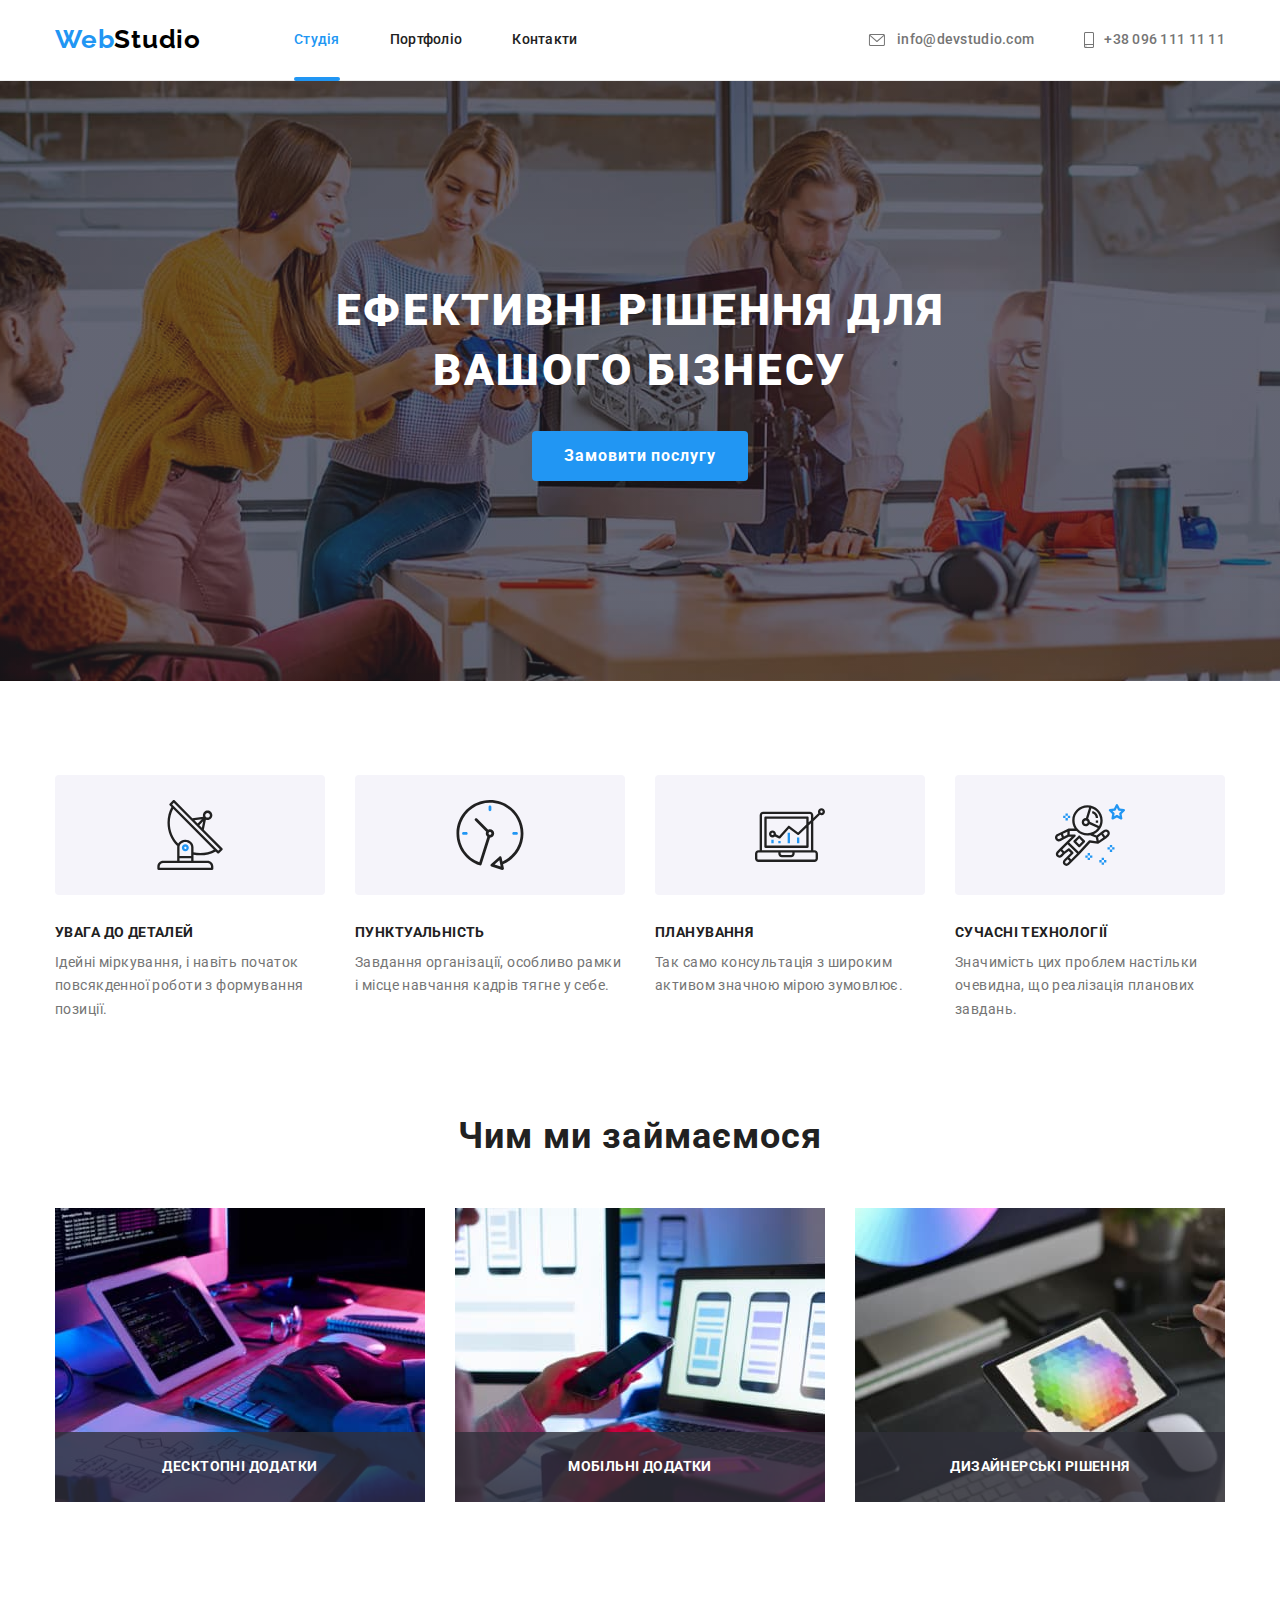
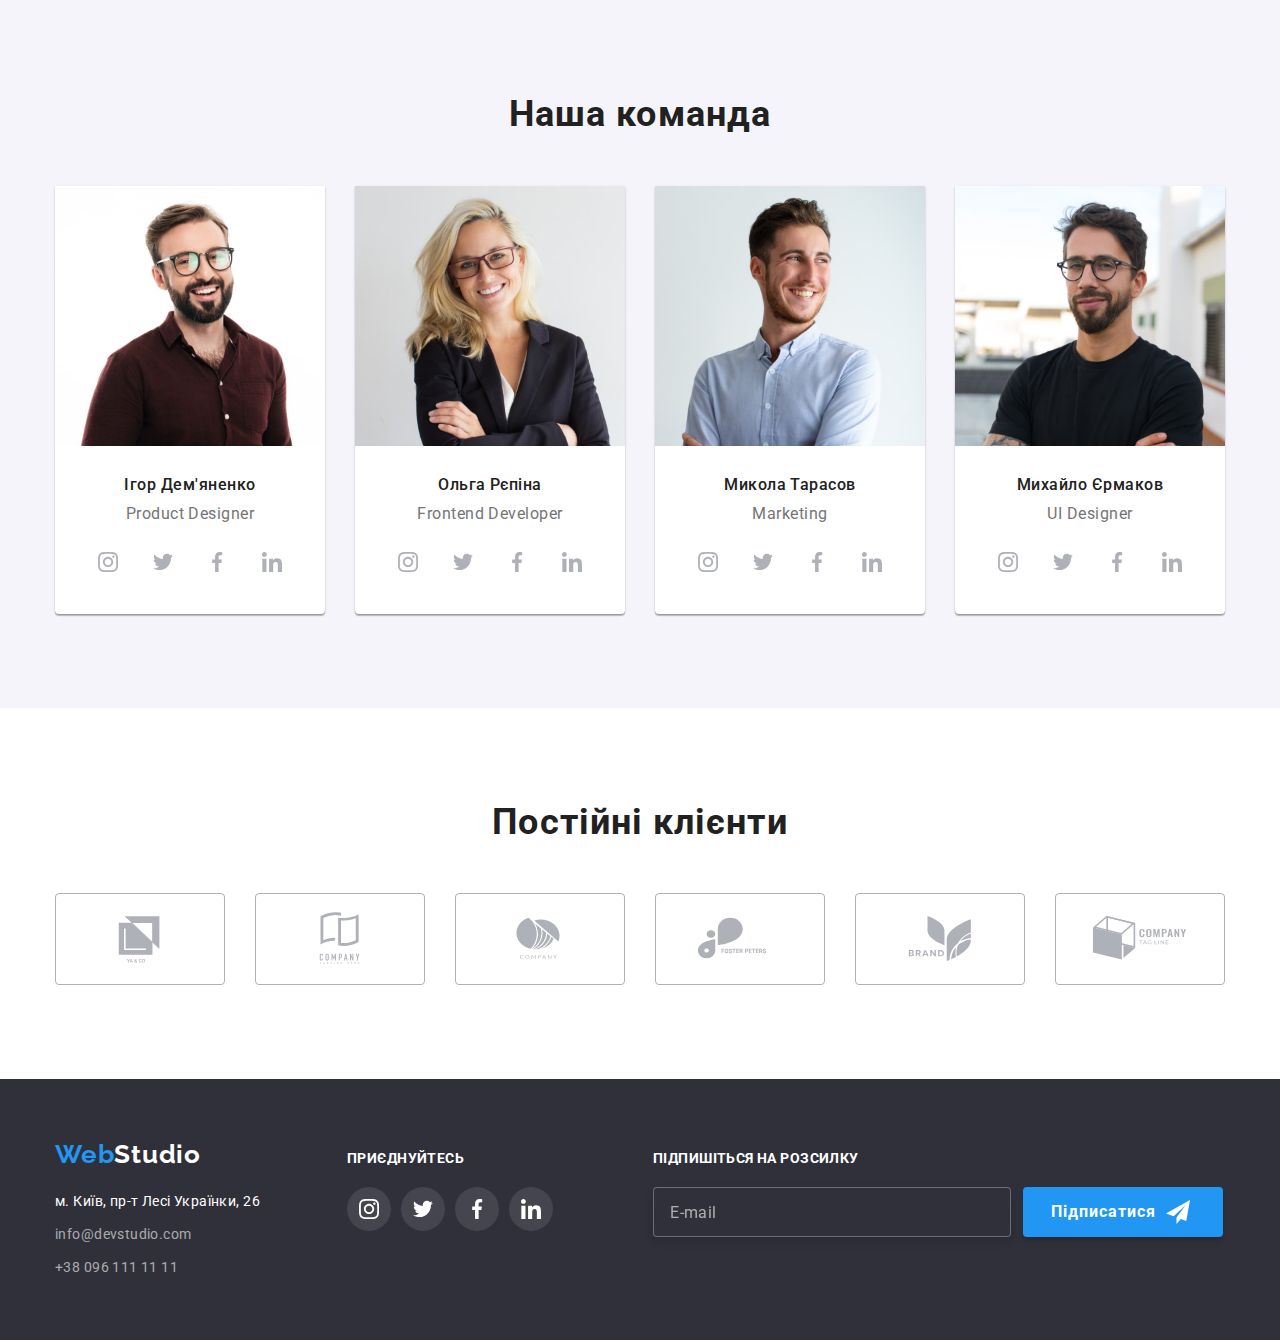
==== index.html @ fae3bfb8 "клонує попередній репозиторій" ====
<!DOCTYPE html>
<html lang="uk">
  <head>
    <meta charset="UTF-8" />
    <meta http-equiv="X-UA-Compatible" content="IE=edge" />
    <meta name="viewport" content="width=device-width, initial-scale=1.0" />
    <link rel="preconnect" href="https://fonts.googleapis.com" />
    <link rel="preconnect" href="https://fonts.gstatic.com" crossorigin />
    <link
      href="https://fonts.googleapis.com/css2?family=Raleway:wght@700&family=Roboto:wght@400;500;700;900&display=swap"
      rel="stylesheet" />
    <link
      rel="stylesheet"
      href="https://cdnjs.cloudflare.com/ajax/libs/modern-normalize/1.0.0/modern-normalize.min.css" />
    <link rel="stylesheet" href="./css/styles.css" />
    <title>WebStudio</title>
  </head>
  <body>
    <!--header-->
    <header class="main-header">
      <div class="container header">
        <nav class="nav">
          <a class="logo link" href="" lang="en"><span class="logo-web">Web</span>Studio</a>
          <ul class="list-nav lists">
            <li class="item-nav">
              <a class="link-nav link current" href="./index.html">Студія</a>
            </li>
            <li class="item-nav">
              <a class="link-nav link" href="./portfolio.html">Портфоліо</a>
            </li>
            <li class="item-nav">
              <a class="link-nav link" href="">Контакти</a>
            </li>
          </ul>
        </nav>
        <ul class="list-contact lists">
          <li class="item-contact">
            <a
              class="mail link"
              href="mailto:info@devstudio.com"
              target="_blank"
              rel="noopener nofollow noreferrer">
              <svg class="mail-icon">
                <use class="mail-icon-use" href="./imeges/icons.svg#icon-envelope"></use>
              </svg>
              info@devstudio.com
            </a>
          </li>
          <li class="item-contact">
            <a class="phone link" href="tel:+380961111111">
              <svg class="phone-icon">
                <use href="./imeges/icons.svg#icon-smartphone"></use>
              </svg>
              +38 096 111 11 11
            </a>
          </li>
        </ul>
      </div>
    </header>
    <!--main-->
    <main>
      <!--герой-->
      <section class="hero">
        <div class="container">
          <h1 class="title-hero">Ефективні рішення для вашого бізнесу</h1>
          <button class="button" type="button" data-modal-open>Замовити послугу</button>
        </div>
      </section>
      <!--priority company-->
      <section class="section-priority">
        <div class="container">
          <h2 class="visually-hidden">Пріоритети</h2>
          <ul class="list-priority lists">
            <li class="item-priority">
              <div class="icons-priority">
                <svg class="icon-priority">
                  <use href="./imeges/icons.svg#icon-antenna"></use>
                </svg>
              </div>
              <h3 class="title-priority">УВАГА ДО ДЕТАЛЕЙ</h3>
              <p class="text-priority">
                Ідейні міркування, і навіть початок повсякденної роботи з формування позиції.
              </p>
            </li>
            <li class="item-priority">
              <div class="icons-priority">
                <svg class="icon-priority">
                  <use href="./imeges/icons.svg#icon-clock"></use>
                </svg>
              </div>
              <h3 class="title-priority">ПУНКТУАЛЬНІСТЬ</h3>
              <p class="text-priority">
                Завдання організації, особливо рамки і місце навчання кадрів тягне у себе.
              </p>
            </li>
            <li class="item-priority">
              <div class="icons-priority">
                <svg class="icon-priority">
                  <use href="./imeges/icons.svg#icon-diagram"></use>
                </svg>
              </div>
              <h3 class="title-priority">ПЛАНУВАННЯ</h3>
              <p class="text-priority">
                Так само консультація з широким активом значною мірою зумовлює.
              </p>
            </li>
            <li class="item-priority">
              <div class="icons-priority">
                <svg class="icon-priority">
                  <use href="./imeges/icons.svg#icon-astronaut"></use>
                </svg>
              </div>
              <h3 class="title-priority">СУЧАСНІ ТЕХНОЛОГІЇ</h3>
              <p class="text-priority">
                Значимість цих проблем настільки очевидна, що реалізація планових завдань.
              </p>
            </li>
          </ul>
        </div>
      </section>
      <!--work-->
      <section class="section">
        <div class="container">
          <h2 class="title-work">Чим ми займаємося</h2>
          <ul class="work-list lists">
            <li class="item-work-list">
              <div class="container-img-text">
                <img src="./imeges/work.jpg" alt="написання коду на ноутбуці" width="370" />
                <p class="text-works">десктопні додатки</p>
              </div>
            </li>
            <li class="item-work-list">
              <div class="container-img-text">
                <img
                  src="./imeges/work2.jpg"
                  alt="розробка дизайну сторінки телефону"
                  width="370" />
                <p class="text-works">мобільні додатки</p>
              </div>
            </li>
            <li class="item-work-list">
              <div class="container-img-text">
                <img src="./imeges/work3.jpg" alt="підбір кольорів на планшеті" width="370" />
                <p class="text-works">дизайнерські рішення</p>
              </div>
            </li>
          </ul>
        </div>
      </section>
      <!--команда-->
      <section class="section team">
        <div class="container">
          <h2 class="title-team">Наша команда</h2>
          <ul class="team-list lists">
            <li class="item-team-list">
              <img src="./imeges/igor.jpg" alt="співробітник студії" width="270" />
              <div class="container-text">
                <h3 class="workers-title">Ігор Дем'яненко</h3>
                <p class="text-job">Product Designer</p>
                <ul class="lists networks">
                  <li class="item-networks">
                    <a class="link-network" href="">
                      <svg class="network-icon">
                        <use href="./imeges/icons.svg#icon-instagram"></use>
                      </svg>
                    </a>
                  </li>
                  <li class="item-networks">
                    <a class="link-network" href="">
                      <svg class="network-icon">
                        <use href="./imeges/icons.svg#icon-twitter"></use>
                      </svg>
                    </a>
                  </li>
                  <li class="item-networks">
                    <a class="link-network" href="">
                      <svg class="network-icon">
                        <use href="./imeges/icons.svg#icon-facebook"></use>
                      </svg>
                    </a>
                  </li>
                  <li class="item-networks">
                    <a class="link-network" href="">
                      <svg class="network-icon">
                        <use href="./imeges/icons.svg#icon-linkedin"></use>
                      </svg>
                    </a>
                  </li>
                </ul>
              </div>
            </li>
            <li class="item-team-list">
              <img src="./imeges/olga.jpg" alt="співробітниця студії" width="270" />
              <div class="container-text">
                <h3 class="workers-title">Ольга Рєпіна</h3>
                <p class="text-job">Frontend Developer</p>
                <ul class="lists networks">
                  <li class="item-networks">
                    <a class="link-network" href="">
                      <svg class="network-icon">
                        <use href="./imeges/icons.svg#icon-instagram"></use>
                      </svg>
                    </a>
                  </li>
                  <li class="item-networks">
                    <a class="link-network" href="">
                      <svg class="network-icon">
                        <use href="./imeges/icons.svg#icon-twitter"></use>
                      </svg>
                    </a>
                  </li>
                  <li class="item-networks">
                    <a class="link-network" href="">
                      <svg class="network-icon">
                        <use href="./imeges/icons.svg#icon-facebook"></use>
                      </svg>
                    </a>
                  </li>
                  <li class="item-networks">
                    <a class="link-network" href="">
                      <svg class="network-icon">
                        <use href="./imeges/icons.svg#icon-linkedin"></use>
                      </svg>
                    </a>
                  </li>
                </ul>
              </div>
            </li>
            <li class="item-team-list">
              <img src="./imeges/tarasov.jpg" alt="співробітник студії" width="270" />
              <div class="container-text">
                <h3 class="workers-title">Микола Тарасов</h3>
                <p class="text-job">Marketing</p>
                <ul class="lists networks">
                  <li class="item-networks">
                    <a class="link-network" href="">
                      <svg class="network-icon">
                        <use href="./imeges/icons.svg#icon-instagram"></use>
                      </svg>
                    </a>
                  </li>
                  <li class="item-networks">
                    <a class="link-network" href="">
                      <svg class="network-icon">
                        <use href="./imeges/icons.svg#icon-twitter"></use>
                      </svg>
                    </a>
                  </li>
                  <li class="item-networks">
                    <a class="link-network" href="">
                      <svg class="network-icon">
                        <use href="./imeges/icons.svg#icon-facebook"></use>
                      </svg>
                    </a>
                  </li>
                  <li class="item-networks">
                    <a class="link-network" href="">
                      <svg class="network-icon">
                        <use href="./imeges/icons.svg#icon-linkedin"></use>
                      </svg>
                    </a>
                  </li>
                </ul>
              </div>
            </li>
            <li class="item-team-list">
              <img src="./imeges/myhail.jpg" alt="співробітник студії" width="270" />
              <div class="container-text">
                <h3 class="workers-title">Михайло Єрмаков</h3>
                <p class="text-job">UI Designer</p>
                <ul class="lists networks">
                  <li class="item-networks">
                    <a class="link-network" href="">
                      <svg class="network-icon">
                        <use href="./imeges/icons.svg#icon-instagram"></use>
                      </svg>
                    </a>
                  </li>
                  <li class="item-networks">
                    <a class="link-network" href="">
                      <svg class="network-icon">
                        <use href="./imeges/icons.svg#icon-twitter"></use>
                      </svg>
                    </a>
                  </li>
                  <li class="item-networks">
                    <a class="link-network" href="">
                      <svg class="network-icon">
                        <use href="./imeges/icons.svg#icon-facebook"></use>
                      </svg>
                    </a>
                  </li>
                  <li class="item-networks">
                    <a class="link-network" href="">
                      <svg class="network-icon">
                        <use href="./imeges/icons.svg#icon-linkedin"></use>
                      </svg>
                    </a>
                  </li>
                </ul>
              </div>
            </li>
          </ul>
        </div>
      </section>
      <!-- Company -->
      <section class="section company">
        <div class="container">
          <h2 class="title-company">Постійні клієнти</h2>
          <ul class="lists company-lists">
            <li class="item-company">
              <a class="link-company" href="">
                <svg class="icon-company">
                  <use href="./imeges/icons.svg#icon-company-1"></use>
                </svg>
              </a>
            </li>
            <li class="item-company">
              <a class="link-company" href="">
                <svg class="icon-company">
                  <use href="./imeges/icons.svg#icon-company-2"></use>
                </svg>
              </a>
            </li>
            <li class="item-company">
              <a class="link-company" href="">
                <svg class="icon-company">
                  <use href="./imeges/icons.svg#icon-company-3"></use>
                </svg>
              </a>
            </li>
            <li class="item-company">
              <a class="link-company" href="">
                <svg class="icon-company">
                  <use href="./imeges/icons.svg#icon-company-4"></use>
                </svg>
              </a>
            </li>
            <li class="item-company">
              <a class="link-company" href="">
                <svg class="icon-company">
                  <use href="./imeges/icons.svg#icon-company-5"></use>
                </svg>
              </a>
            </li>
            <li class="item-company">
              <a class="link-company" href="">
                <svg class="icon-company">
                  <use href="./imeges/icons.svg#icon-company-6"></use>
                </svg>
              </a>
            </li>
          </ul>
        </div>
      </section>
    </main>
    <!--footer-->
    <footer class="footer">
      <div class="container footer-container">
        <div>
          <a class="logo link" href="" lang="en"> <span class="logo-web">Web</span>Studio </a>
          <address class="address">
            <a
              class="link location"
              href="https://goo.gl/maps/bbRMfLM2c8ig8F1x9"
              target="_blank"
              rel="noopener nofollow noreferrer"
              >м. Київ, пр-т Лесі Українки, 26
            </a>
            <ul class="list-footer lists">
              <li class="item-mail-footer">
                <a
                  class="link mail-footer"
                  href="mailto:info@devstudio.com"
                  target="_blank"
                  rel="noopener nofollow noreferrer"
                  >info@devstudio.com
                </a>
              </li>
              <li>
                <a class="link phone-footer" href="tel:+380961111111">+38 096 111 11 11 </a>
              </li>
            </ul>
          </address>
        </div>
        <div class="footer-network">
          <p class="text-join">приєднуйтесь</p>
          <ul class="lists list-footer-network">
            <li class="items-icon-footer">
              <a class="link-icon-footer link-network" href="">
                <svg class="network-icon-footer">
                  <use href="./imeges/icons.svg#icon-instagram"></use>
                </svg>
              </a>
            </li>
            <li class="items-icon-footer">
              <a class="link-icon-footer link-network" href="">
                <svg class="network-icon-footer">
                  <use href="./imeges/icons.svg#icon-twitter"></use>
                </svg>
              </a>
            </li>
            <li class="items-icon-footer">
              <a class="link-icon-footer link-network" href="">
                <svg class="network-icon-footer">
                  <use href="./imeges/icons.svg#icon-facebook"></use>
                </svg>
              </a>
            </li>
            <li class="items-icon-footer">
              <a class="link-icon-footer link-network" href="">
                <svg class="network-icon-footer">
                  <use href="./imeges/icons.svg#icon-linkedin"></use>
                </svg>
              </a>
            </li>
          </ul>
        </div>
        <form class="email-input" name="mailing-list" autocomplete="on">
          <div>
            <label for="email-footer" class="label">підпишіться на розсилку </label>
            <input class="input" type="email" name="email" id="email-footer" placeholder="E-mail" />
          </div>
          <button class="buttom-input" type="submit">
            Підписатися
            <svg class="icon-send">
              <use href="./imeges/icons.svg#icon-icon-send"></use>
            </svg>
          </button>
        </form>
      </div>
    </footer>
    <div class="backdrop is-hidden" data-modal>
      <div class="modal">
        <button class="button-modal" type="button" data-modal-close>
          <svg class="icon-close-black">
            <use href="./imeges/icons.svg#icon-close-black"></use>
          </svg>
        </button>
        <form class="form-modal" autocomplete="on">
          <p class="text-form">Залиште свої дані, ми вам передзвонимо</p>
          <div class="form-field first">
            <label class="label-modal" for="name">Ім'я</label>
            <input class="input-modal" type="text" name="name" id="name" autofocus />
            <svg class="icon-form">
              <use href="./imeges/icons.svg#icon-person-black"></use>
            </svg>
          </div>
          <div class="form-field">
            <label class="label-modal" for="phone_number">Телефон</label>
            <input class="input-modal" type="tel" name="phone_number" id="phone_number" />
            <svg class="icon-form">
              <use href="./imeges/icons.svg#icon-phone-black"></use>
            </svg>
          </div>
          <div class="form-field">
            <label class="label-modal" for="email">Пошта</label>
            <input class="input-modal" type="email" name="emaal" id="email" />
            <svg class="icon-form">
              <use href="./imeges/icons.svg#icon-email-black"></use>
            </svg>
          </div>
          <div class="form-field last">
            <label class="label-modal" for="feedback">Коментар</label>
            <textarea
              class="input-modal feedback"
              name="feedback"
              id="feedback"
              rows="10"
              placeholder="Введіть текст"></textarea>
            <div class="container-agreement">
              <label class="agreement">
                <input class="checkbox" type="checkbox" name="agreement" />
                <span class="icon-checkbox">
                  <svg class="icon-check">
                    <use href="./imeges/icons.svg#icon-icon-check"></use>
                  </svg>
                </span>
                Погоджуюся з розсилкою та приймаю
                <a class="link-agreement" href="">Умови договору</a>
              </label>
            </div>
          </div>
          <button class="btm-form" type="submit">Відправити</button>
        </form>
      </div>
    </div>
    <script src="./js/modal.js"></script>
  </body>
</html>
---- css/styles.css ----
:root {
  --primary-text-color: #212121;
  --secondary-text-color: #757575;
  --accent-color: #2196f3;
  --background-color-section: #f5f4fa;
  --color-text-hero: #ffffff;
}

body {
  font-family: 'Roboto', sans-serif;
  color: var(--title-text-color);
}

h1,
h2,
h3,
ul,
p {
  margin: 0;
  padding: 0;
}

img {
  display: block;
}

.lists {
  list-style: none;
}

.link:hover,
.link:focus {
  color: var(--accent-color);
}

.link {
  text-decoration: none;
  transition: color 250ms cubic-bezier(0.4, 0, 0.2, 1);
}

.container {
  width: 1200px;
  margin-left: auto;
  margin-right: auto;
  padding-left: 15px;
  padding-right: 15px;
}

.section {
  padding-top: 94px;
  padding-bottom: 94px;
}

/* Header */
.main-header {
  background-color: var(--color-text-hero);
  border-bottom: 1px solid #ececec;
}

.nav,
.container.header {
  display: flex;
  align-items: center;
}

/* logo */
.logo {
  font-family: 'Raleway', sans-serif;
  font-weight: 700;
  font-size: 26px;
  line-height: 1.2;
  letter-spacing: 0.03em;
  color: #000000;
}

.logo.link .logo-web {
  color: var(--accent-color);
}

.list-nav {
  margin-left: 93px;
}

.link-nav {
  color: var(--primary-text-color);
  font-weight: 500;
  font-size: 14px;
  line-height: 1.14;
  letter-spacing: 0.02em;
  padding-top: 32px;
  padding-bottom: 32px;
  display: block;
}

.list-nav .link-nav.current {
  position: relative;
  display: block;
  color: var(--accent-color);
}

.current::after {
  display: block;
  position: absolute;
  bottom: -1px;
  content: '';
  width: 100%;
  height: 4px;
  background: #2196f3;
  border-radius: 2px;
}

.item-nav {
  margin-right: 50px;
}

.list-nav .item-nav:last-child {
  margin-right: 0;
}

.list-contact {
  margin-left: auto;
}

.list-nav,
.list-contact {
  display: flex;
}

.item-contact {
  margin-left: 50px;
}

.item-contact:first-child {
  margin-left: 0;
}

.mail,
.phone {
  color: var(--secondary-text-color);
  font-weight: 500;
  font-size: 14px;
  line-height: 1.14;
  letter-spacing: 0.02em;
  padding-top: 32px;
  padding-bottom: 32px;
  display: flex;
  align-items: center;
}

.mail-icon {
  width: 20px;
  height: 12px;
  margin-right: 10px;
  fill: currentColor;
}

.phone-icon {
  width: 10px;
  height: 16px;
  margin-right: 10px;
  fill: currentColor;
}

/* Hero section*/
.hero {
  max-width: 1600px;
  background-color: #2f303a;
  background-image: linear-gradient(rgba(47, 48, 58, 0.4), rgba(47, 48, 58, 0.4)),
    url(../imeges/back.jpg);
  background-size: cover;
  background-repeat: no-repeat;
  background-position: center;
  margin-left: auto;
  margin-right: auto;
  padding-top: 200px;
  padding-bottom: 200px;
}

.title-hero {
  color: var(--color-text-hero);
  max-width: 696px;
  font-weight: 900;
  font-size: 44px;
  line-height: 1.36;
  text-align: center;
  letter-spacing: 0.06em;
  text-transform: uppercase;
  margin-left: auto;
  margin-right: auto;
}

.button {
  font-family: inherit;
  color: var(--color-text-hero);
  background-color: var(--accent-color);
  font-weight: 700;
  font-size: 16px;
  line-height: 1.87;
  letter-spacing: 0.06em;
  cursor: pointer;
  padding: 10px 32px;
  min-width: 214px;
  margin-left: auto;
  margin-right: auto;
  display: flex;
  margin-top: 30px;
  border-radius: 4px;
  border: 0px;
  transition: background-color 250ms cubic-bezier(0.4, 0, 0.2, 1),
    box-shadow 250ms cubic-bezier(0.4, 0, 0.2, 1);
}

.button:hover,
.button:focus {
  background-color: #188ce8;
  box-shadow: 0px 4px 4px rgba(0, 0, 0, 0.15);
}

/* priority section */

.section-priority {
  padding-top: 94px;
}

.visually-hidden {
  position: absolute;
  width: 1px;
  height: 1px;
  margin: -1px;
  border: 0;
  padding: 0;
  white-space: nowrap;
  clip-path: inset(100%);
  clip: rect(0 0 0 0);
  overflow: hidden;
}

.list-priority {
  display: inline-flex;
}

.icons-priority {
  width: 270px;
  height: 120px;
  margin-bottom: 30px;
  display: flex;
  align-items: center;
  justify-content: center;
  background-color: var(--background-color-section);
  border-radius: 4px;
}

.icon-priority {
  width: 70px;
  height: 70px;
}

.item-priority {
  min-width: 270px;
  margin-right: 30px;
}

.list-priority .item-priority:last-child {
  margin-right: 0;
}

.title-priority {
  font-weight: 700;
  font-size: 14px;
  line-height: 1.14;
  letter-spacing: 0.03em;
  text-transform: uppercase;
  color: var(--primary-text-color);
  margin-bottom: 10px;
}

.text-priority {
  font-size: 14px;
  line-height: 1.7;
  letter-spacing: 0.03em;
  color: var(--secondary-text-color);
}

/* section work */

.work-list {
  display: inline-flex;
}

.title-work {
  margin-bottom: 50px;
}

.item-work-list {
  margin-right: 30px;
}

.work-list .item-work-list:last-child {
  margin-right: 0;
}

.title-work,
.title-team,
.title-company {
  color: var(--primary-text-color);
  font-weight: 700;
  font-size: 36px;
  line-height: 1.16;
  text-align: center;
  letter-spacing: 0.03em;
}

.container-img-text {
  position: relative;
}

.text-works {
  font-weight: 700;
  font-size: 14px;
  line-height: 1.14;
  text-align: center;
  letter-spacing: 0.03em;
  text-transform: uppercase;
  color: var(--color-text-hero);
  display: flex;
  align-items: center;
  justify-content: center;
  width: 370px;
  height: 70px;
  background: rgba(47, 48, 58, 0.8);
  position: absolute;
  bottom: 0;
}

/* section team */

.team {
  background-color: var(--background-color-section);
}

.title-team {
  margin-bottom: 50px;
}

.team-list {
  display: flex;
}

.item-team-list {
  margin-right: 30px;
  background-color: var(--color-text-hero);
  box-shadow: 0px 1px 3px rgba(0, 0, 0, 0.12), 0px 1px 1px rgba(0, 0, 0, 0.14),
    0px 2px 1px rgba(0, 0, 0, 0.2);
  border-radius: 0px 0px 4px 4px;
}

.team-list .item-team-list:last-child {
  margin-right: 0;
}

.container-text {
  padding: 30px 20px;
}

.workers-title {
  color: var(--primary-text-color);
  font-weight: 500;
  font-size: 16px;
  line-height: 1.18;
  letter-spacing: 0.03em;
  text-align: center;
}

.text-job {
  color: var(--secondary-text-color);
  line-height: 1.18;
  letter-spacing: 0.03em;
  text-align: center;
  margin-top: 10px;
}

.networks {
  display: flex;
  justify-content: space-evenly;
  margin-top: 16px;
}

.item-networks {
  width: 44px;
  height: 44px;
}

.link-network:hover,
.link-network:focus {
  color: var(--color-text-hero);
  background-color: var(--accent-color);
  border-radius: 25px;
}

.link-network {
  display: flex;
  align-items: center;
  justify-content: space-evenly;
  color: #afb1b8;
  width: 44px;
  height: 44px;
  border-radius: 25px;
  transition: color 250ms cubic-bezier(0.4, 0, 0.2, 1),
    background-color 250ms cubic-bezier(0.4, 0, 0.2, 1);
}

.network-icon,
.network-icon-footer {
  height: 20px;
  width: 20px;
}

.network-icon {
  fill: currentColor;
}

/* Company */

.title-company {
  margin-bottom: 50px;
}

.company-lists {
  display: flex;
}

.item-company {
  margin-right: 30px;
}

.item-company:last-child {
  margin-right: 0;
}

.link-company {
  color: #afb1b8;
  width: 170px;
  height: 92px;
  display: flex;
  align-items: center;
  justify-content: center;
  border: 1px solid #afb1b8;
  border-radius: 4px;
  transition: color 250ms cubic-bezier(0.4, 0, 0.2, 1), border 250ms cubic-bezier(0.4, 0, 0.2, 1);
}

.link-company:hover,
.link-company:focus {
  color: var(--accent-color);
  border: 1px solid var(--accent-color);
}

.icon-company {
  width: 106px;
  height: 60px;
  fill: currentColor;
}

/* footer */
.footer {
  background-color: #2f303a;
  padding-top: 60px;
  padding-bottom: 60px;
}

.footer-container {
  display: flex;
  align-items: baseline;
}

.footer .logo.link {
  color: var(--color-text-hero);
}

.footer .logo:hover,
.footer .logo:focus {
  color: var(--accent-color);
}

.footer .logo {
  transition: color 250ms cubic-bezier(0.4, 0, 0.2, 1);
}

.address {
  font-style: normal;
  margin-top: 20px;
}

.location {
  font-size: 14px;
  line-height: 1.71;
  letter-spacing: 0.03em;
  color: var(--color-text-hero);
  margin-bottom: 9px;
  display: block;
}

.mail-footer {
  display: block;
}

.item-mail-footer {
  margin-bottom: 9px;
}

.mail-footer,
.phone-footer {
  font-size: 14px;
  line-height: 1.71;
  letter-spacing: 0.03em;
  color: rgba(255, 255, 255, 0.6);
}

.footer-network {
  margin-left: 87px;
  display: block;
}

.text-join {
  font-weight: 700;
  font-size: 14px;
  line-height: 1.14;
  letter-spacing: 0.03em;
  text-transform: uppercase;
  color: var(--color-text-hero);
}

.list-footer-network {
  display: inline-flex;
  justify-content: space-evenly;
  margin-top: 20px;
}

.items-icon-footer {
  background: rgba(255, 255, 255, 0.1);
  border-radius: 25px;
  margin-right: 10px;
}

.items-icon-footer:last-child {
  margin-right: 0;
}

.network-icon-footer {
  fill: var(--color-text-hero);
}

/* emeil input */

.email-input {
  display: flex;
  align-items: flex-end;
  justify-content: flex-end;
  margin-left: 100px;
}

.label {
  display: flex;
  font-weight: 700;
  font-size: 14px;
  line-height: 1.14;
  letter-spacing: 0.03em;
  text-transform: uppercase;
  color: var(--color-text-hero);
}

.input {
  font-weight: 400;
  font-size: 16px;
  line-height: 1.25;
  letter-spacing: 0.03em;

  width: 358px;
  height: 50px;
  margin-top: 20px;
  padding-left: 16px;
  color: rgba(255, 255, 255, 0.6);
  background-color: #2f303a;

  border: 1px solid rgba(255, 255, 255, 0.3);
  filter: drop-shadow(0px 4px 4px rgba(0, 0, 0, 0.15));
  border-radius: 4px;
}

.input::placeholder {
  font-weight: 400;
  font-size: 16px;
  line-height: 1.25;
  letter-spacing: 0.03em;
  color: rgba(255, 255, 255, 0.6);
}

.buttom-input {
  display: inline-flex;
  align-items: center;
  width: 200px;
  height: 50px;
  font-family: inherit;
  font-weight: 700;
  font-size: 16px;
  line-height: 1.85;
  letter-spacing: 0.06em;
  padding: 10px 28px;
  margin-left: 12px;
  color: var(--color-text-hero);
  background-color: var(--accent-color);
  box-shadow: 0px 4px 4px rgba(0, 0, 0, 0.15);
  border-radius: 4px;
  border: 0;
  cursor: pointer;
}

.icon-send {
  width: 24px;
  height: 24px;
  margin-left: 10px;
}

/* Modal Backdrop*/

.backdrop {
  position: fixed;
  left: 0;
  top: 0;
  width: 100%;
  height: 100%;
  transform: scale(1);
  background-color: rgba(0, 0, 0, 0.2);
  transition: opacity 250ms cubic-bezier(0.4, 0, 0.2, 1),
    visibility 250ms cubic-bezier(0.4, 0, 0.2, 1), transform 250ms cubic-bezier(0.4, 0, 0.2, 1);
}

.backdrop.is-hidden {
  opacity: 0;
  pointer-events: none;
  visibility: inherit;
  transform: scale(0);
}

.modal {
  position: absolute;
  top: 50%;
  left: 50%;
  transform: translate(-50%, -50%);
  padding: 40px;
  width: 528px;
  height: 581px;
  background-color: var(--color-text-hero);
  box-shadow: 0px 1px 3px rgba(0, 0, 0, 0.12), 0px 1px 1px rgba(0, 0, 0, 0.14),
    0px 2px 1px rgba(0, 0, 0, 0.2);
  border-radius: 4px;
}

.button-modal {
  position: absolute;
  right: 0;
  top: 0;
  display: block;
  width: 30px;
  height: 30px;
  padding: 5px;
  margin-right: 8px;
  margin-top: 8px;
  background: #ffffff;
  outline: none;
  cursor: pointer;
  border-radius: 25px;
  border: 1px solid rgba(0, 0, 0, 0.1);
  transition: fill 250ms cubic-bezier(0.4, 0, 0.2, 1);
}

.button-modal:hover,
.button-modal:focus {
  fill: var(--accent-color);
}

.icon-close-black {
  width: 18px;
  height: 18px;
}

.text-form {
  font-weight: 700;
  font-size: 20px;
  line-height: 1.15;
  text-align: center;
  letter-spacing: 0.03em;
  color: var(--primary-text-color);
}

.form-field {
  position: relative;
  display: flex;
  flex-direction: column;
  margin-top: 10px;
}

.form-field.first {
  margin-top: 12px;
}

.label-modal {
  font-weight: 400;
  font-size: 12px;
  line-height: 1.16;
  letter-spacing: 0.01em;
  color: var(--secondary-text-color);
  margin-bottom: 4px;
}

.input-modal {
  height: 40px;
  padding-left: 42px;
  border: 1px solid rgba(33, 33, 33, 0.2);
  border-radius: 4px;
  transition: border 250ms cubic-bezier(0.4, 0, 0.2, 1);
}

.input-modal:focus {
  border: 1px solid var(--accent-color);
  outline: none;
}

.icon-form {
  position: absolute;
  left: 12px;
  top: 50%;
  bottom: 50%;
  width: 18px;
  height: 18px;
  transition: fill 250ms cubic-bezier(0.4, 0, 0.2, 1);
}

.input-modal:focus + .icon-form {
  fill: var(--accent-color);
}

.feedback {
  height: 120px;
  padding: 12px 16px;
  resize: none;
  outline: none;
}

.feedback::placeholder {
  font-weight: 400;
  font-size: 12px;
  line-height: 1.16;
  letter-spacing: 0.01em;
  color: rgba(117, 117, 117, 0.5);
}

.container-agreement {
  margin-top: 20px;
  margin-left: auto;
  margin-right: auto;
}

.agreement {
  display: inline-flex;
  align-items: center;
  font-size: 14px;
  line-height: 1.71;
  letter-spacing: 0.03em;
  color: #757575;
  cursor: pointer;
}

.checkbox {
  appearance: none;
  position: absolute;
}

.icon-checkbox {
  display: inline-flex;
  margin-right: 7px;
}

.icon-checkbox {
  width: 16px;
  height: 15px;
  fill: #ffffff;
  border: 2px solid #000000;
  border-radius: 2px;
  transition: fill 250ms cubic-bezier(0.4, 0, 0.2, 1), border 250ms cubic-bezier(0.4, 0, 0.2, 1);
}

.checkbox:checked + .icon-checkbox {
  fill: var(--accent-color);
  border: 0;
}

.agreement:hover input ~ .icon-checkbox {
  box-shadow: 0 0 0 2px rgba(0, 0, 0, 0.12);
}

.agreement:focus input ~ .icon-checkbox {
  box-shadow: 0 0 0 2px rgba(0, 0, 0, 0.12);
}

.link-agreement {
  color: var(--accent-color);
  margin-left: 4px;
}

.btm-form {
  display: flex;

  font-weight: 700;
  line-height: 1.87;
  letter-spacing: 0.06em;
  color: var(--color-text-hero);
  background-color: var(--accent-color);

  padding: 10px 52px;
  min-width: 200px;
  margin-left: auto;
  margin-right: auto;
  margin-top: 30px;

  border-radius: 4px;
  border: 0px;
  cursor: pointer;
  transition: background-color 250ms cubic-bezier(0.4, 0, 0.2, 1),
    box-shadow 250ms cubic-bezier(0.4, 0, 0.2, 1);
}

.btm-form:hover,
.btm-form:focus {
  background-color: #188ce8;
  box-shadow: 0px 4px 4px rgba(0, 0, 0, 0.15);
}

/* Page portfolio */

.portfolio {
  display: none;
}

.list-btn {
  display: flex;
  justify-content: center;
  margin-bottom: 50px;
}

.item-btn {
  margin-right: 8px;
}

.item-btn:last-child {
  margin-right: 0;
}

.btn {
  font-family: inherit;
  background-color: var(--background-color-section);
  font-size: 16px;
  line-height: 1.62;
  letter-spacing: 0.03em;
  color: var(--primary-text-color);
  cursor: pointer;
  border: 0;
  border-radius: 4px;
  padding: 6px 22px;
  min-width: 73px;
  transition: color 250ms cubic-bezier(0.4, 0, 0.2, 1),
    background-color 250ms cubic-bezier(0.4, 0, 0.2, 1),
    box-shadow 250ms cubic-bezier(0.4, 0, 0.2, 1);
}

.btn:hover,
.btn:focus {
  color: var(--color-text-hero);
  background: #2196f3;
  box-shadow: 0px 3px 1px rgba(0, 0, 0, 0.1), 0px 1px 2px rgba(0, 0, 0, 0.08),
    0px 2px 2px rgba(0, 0, 0, 0.12);
}

.list-image {
  display: flex;
  flex-wrap: wrap;
  gap: 30px;
}

.title-text {
  padding: 20px 24px;
  border-bottom: 1px solid #eeeeee;
  border-left: 1px solid #eeeeee;
  border-right: 1px solid #eeeeee;
}

.title-portfolio {
  font-size: 18px;
  line-height: 2;
  letter-spacing: 0.03em;
  color: var(--primary-text-color);
}

.text-portfolio {
  line-height: 1.87;
  letter-spacing: 0.03em;
  color: var(--secondary-text-color);
  margin-top: 4px;
}

.link-portfolio {
  display: inline-block;
  transition: box-shadow 250ms cubic-bezier(0.4, 0, 0.2, 1);
}

.link-portfolio:hover,
.link-portfolio:focus {
  box-shadow: 0px 1px 1px rgba(0, 0, 0, 0.12), 0px 4px 4px rgba(0, 0, 0, 0.06),
    1px 4px 6px rgba(0, 0, 0, 0.16);
}

.container-overlay {
  position: relative;
  overflow: hidden;
}

.container-overlay-text {
  position: absolute;
  top: 0;
  left: 0;
  display: flex;
  align-items: center;
  width: 100%;
  height: 100%;
  background: rgba(33, 150, 243, 0.9);
  padding: 0px 24px;
  opacity: 0;
  transform: translateY(100%);
  transition: transform 250ms cubic-bezier(0.4, 0, 0.2, 1);
}

.overlay-text {
  font-weight: 400;
  font-size: 18px;
  line-height: 1.55;
  letter-spacing: 0.03em;
  color: var(--color-text-hero);
}

.link-portfolio:hover .container-overlay-text {
  opacity: 1;
  transform: translateY(0);
}

.container-overlay-text:focus {
  opacity: 1;
  transform: translateY(0);
}
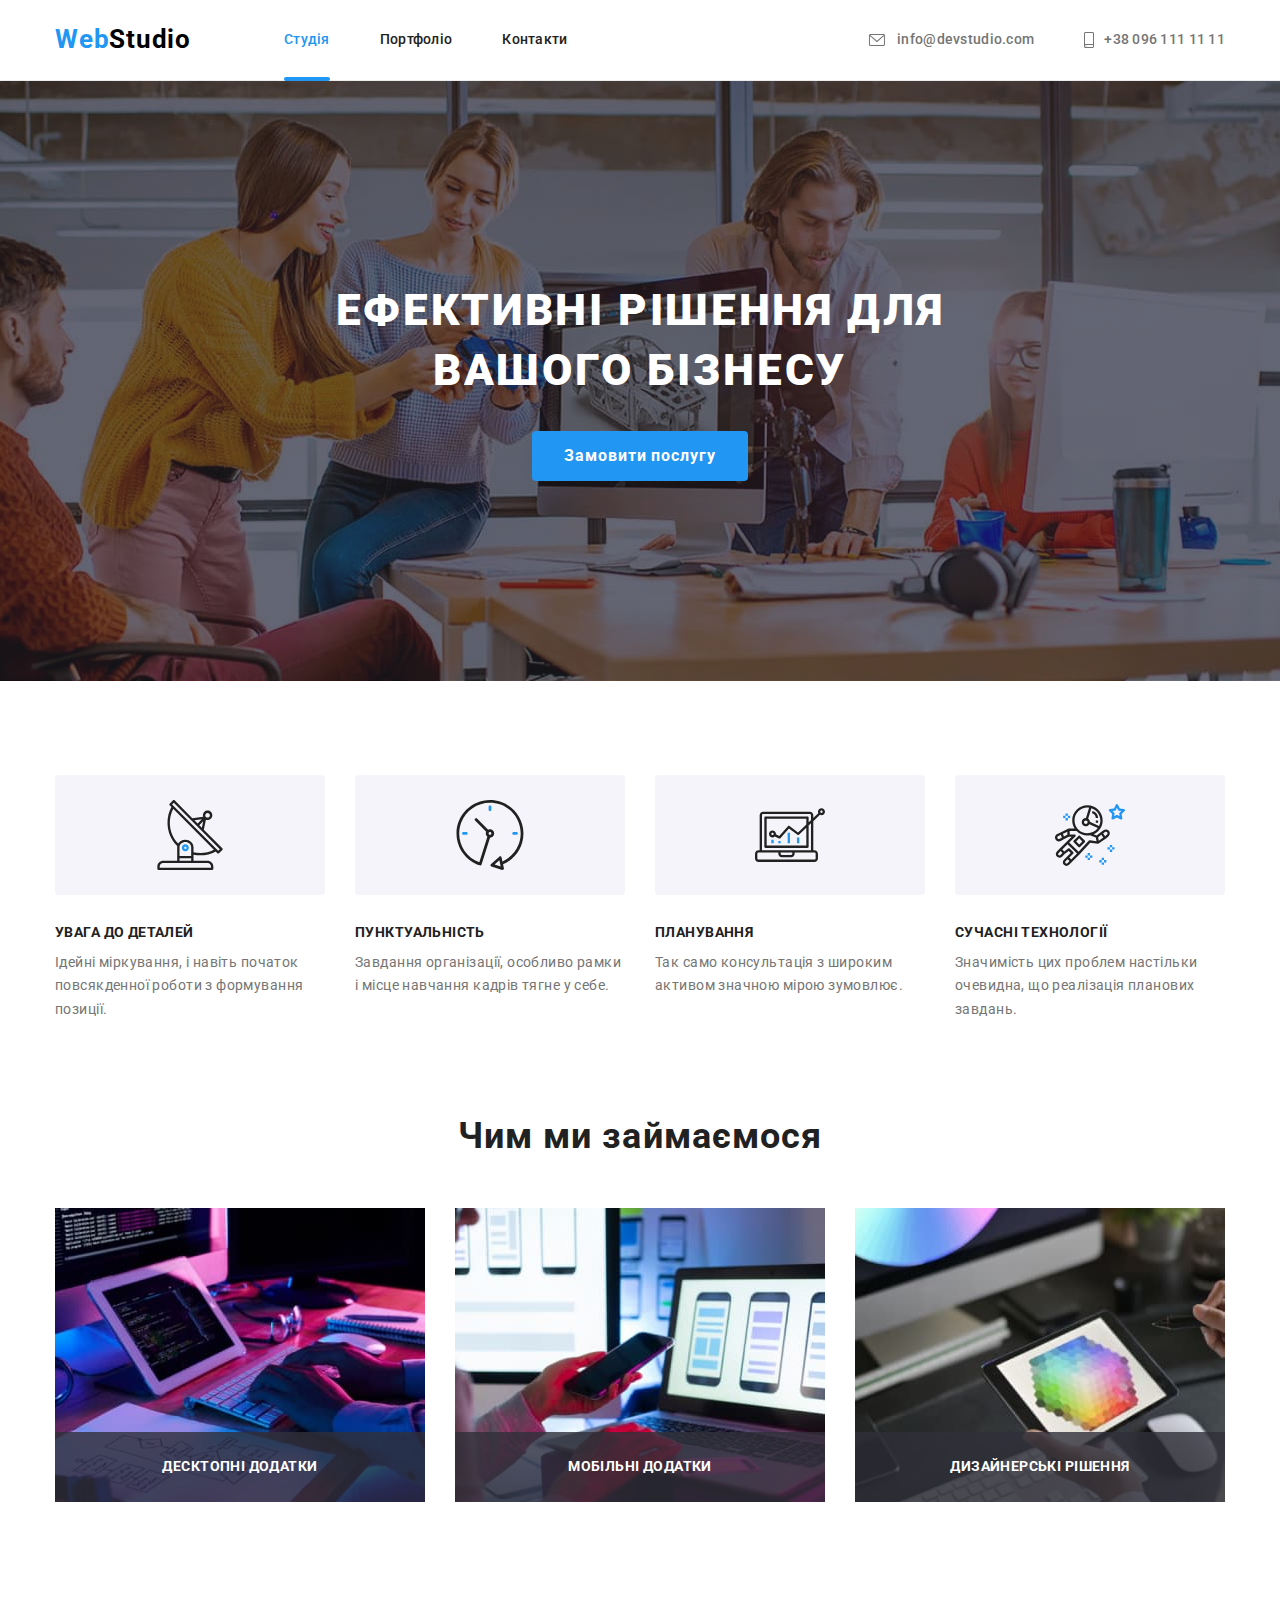
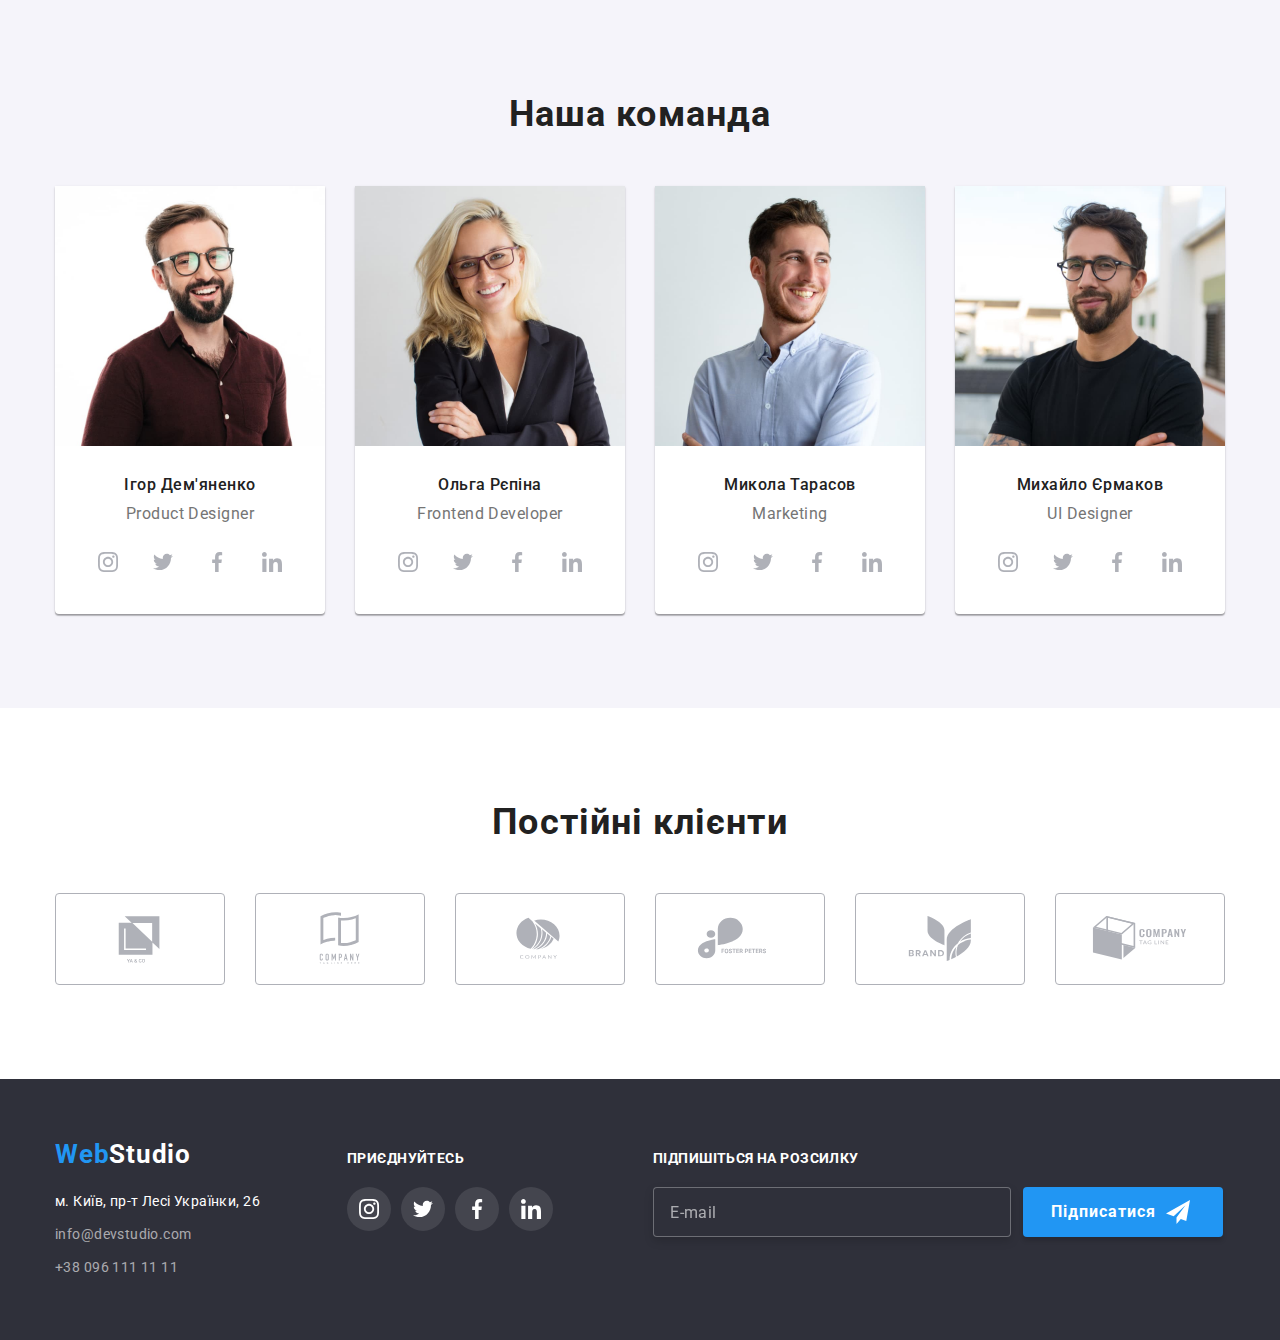
==== commit 9552fb0c: "редагує HTML за допомогою BEM, додає SASS" ====
--- a/index.html
+++ b/index.html
@@ -12,7 +12,7 @@
     <link
       rel="stylesheet"
       href="https://cdnjs.cloudflare.com/ajax/libs/modern-normalize/1.0.0/modern-normalize.min.css" />
-    <link rel="stylesheet" href="./css/styles.css" />
+    <link rel="stylesheet" href="./css/main.css" />
     <title>WebStudio</title>
   </head>
   <body>
@@ -20,35 +20,35 @@
     <header class="main-header">
       <div class="container header">
         <nav class="nav">
-          <a class="logo link" href="" lang="en"><span class="logo-web">Web</span>Studio</a>
-          <ul class="list-nav lists">
-            <li class="item-nav">
-              <a class="link-nav link current" href="./index.html">Студія</a>
-            </li>
-            <li class="item-nav">
-              <a class="link-nav link" href="./portfolio.html">Портфоліо</a>
-            </li>
-            <li class="item-nav">
-              <a class="link-nav link" href="">Контакти</a>
+          <a class="nav__logo link" href="" lang="en"><span class="nav__web">Web</span>Studio</a>
+          <ul class="nav__list lists">
+            <li class="nav__item">
+              <a class="nav__link link current" href="./index.html">Студія</a>
+            </li>
+            <li class="nav__item">
+              <a class="nav__link link" href="./portfolio.html">Портфоліо</a>
+            </li>
+            <li class="nav__item">
+              <a class="nav__link link" href="">Контакти</a>
             </li>
           </ul>
         </nav>
-        <ul class="list-contact lists">
-          <li class="item-contact">
+        <ul class="contact lists">
+          <li class="contact__item">
             <a
               class="mail link"
               href="mailto:info@devstudio.com"
               target="_blank"
               rel="noopener nofollow noreferrer">
-              <svg class="mail-icon">
-                <use class="mail-icon-use" href="./imeges/icons.svg#icon-envelope"></use>
+              <svg class="mail_icon">
+                <use href="./imeges/icons.svg#icon-envelope"></use>
               </svg>
               info@devstudio.com
             </a>
           </li>
-          <li class="item-contact">
+          <li class="contact__item">
             <a class="phone link" href="tel:+380961111111">
-              <svg class="phone-icon">
+              <svg class="phone_icon">
                 <use href="./imeges/icons.svg#icon-smartphone"></use>
               </svg>
               +38 096 111 11 11
@@ -62,8 +62,8 @@
       <!--герой-->
       <section class="hero">
         <div class="container">
-          <h1 class="title-hero">Ефективні рішення для вашого бізнесу</h1>
-          <button class="button" type="button" data-modal-open>Замовити послугу</button>
+          <h1 class="hero__title">Ефективні рішення для вашого бізнесу</h1>
+          <button class="hero__button" type="button" data-modal-open>Замовити послугу</button>
         </div>
       </section>
       <!--priority company-->
@@ -358,7 +358,9 @@
     <footer class="footer">
       <div class="container footer-container">
         <div>
-          <a class="logo link" href="" lang="en"> <span class="logo-web">Web</span>Studio </a>
+          <a class="footer__logo link" href="" lang="en">
+            <span class="footer__web">Web</span>Studio
+          </a>
           <address class="address">
             <a
               class="link location"
--- a/css/main.css
+++ b/css/main.css
@@ -0,0 +1,810 @@
+body {
+  font-family: "Roboto", sans-serif;
+}
+
+h1,
+h2,
+h3,
+ul,
+p {
+  margin: 0;
+  padding: 0;
+}
+
+img {
+  display: block;
+}
+
+.lists {
+  list-style: none;
+}
+
+.link {
+  text-decoration: none;
+  transition: color 250ms cubic-bezier(0.4, 0, 0.2, 1);
+}
+.link:hover, .link:focus {
+  color: #2196f3;
+}
+
+.container {
+  width: 1200px;
+  margin-left: auto;
+  margin-right: auto;
+  padding-left: 15px;
+  padding-right: 15px;
+}
+
+.section {
+  padding-top: 94px;
+  padding-bottom: 94px;
+}
+
+.main-header {
+  background-color: #ffffff;
+  border-bottom: 1px solid #ececec;
+}
+
+.nav,
+.container.header {
+  display: flex;
+  align-items: center;
+}
+
+.nav__logo {
+  font-weight: 700;
+  font-size: 26px;
+  line-height: 1.2;
+  letter-spacing: 0.03em;
+  color: #000000;
+}
+
+.nav__web {
+  color: #2196f3;
+}
+
+.nav__list {
+  margin-left: 93px;
+}
+
+.nav__link {
+  color: #212121;
+  font-weight: 500;
+  font-size: 14px;
+  line-height: 1.14;
+  letter-spacing: 0.02em;
+  padding-top: 32px;
+  padding-bottom: 32px;
+  display: block;
+}
+
+.current {
+  position: relative;
+  display: block;
+  color: #2196f3;
+}
+.current::after {
+  display: block;
+  position: absolute;
+  bottom: -1px;
+  content: "";
+  width: 100%;
+  height: 4px;
+  background: #2196f3;
+  border-radius: 2px;
+}
+
+.nav__item {
+  margin-right: 50px;
+}
+.nav__item:last-child {
+  margin-right: 0;
+}
+
+.contact {
+  margin-left: auto;
+}
+
+.nav__list,
+.contact {
+  display: flex;
+}
+
+.contact__item {
+  margin-left: 50px;
+}
+.contact__item:first-child {
+  margin-left: 0;
+}
+
+.mail,
+.phone {
+  display: flex;
+  align-items: center;
+  color: #757575;
+  font-weight: 500;
+  font-size: 14px;
+  line-height: 1.14;
+  letter-spacing: 0.02em;
+  padding-top: 32px;
+  padding-bottom: 32px;
+}
+
+.mail_icon {
+  width: 20px;
+  height: 12px;
+  margin-right: 10px;
+  fill: currentColor;
+}
+
+.phone_icon {
+  width: 10px;
+  height: 16px;
+  margin-right: 10px;
+  fill: currentColor;
+}
+
+.hero {
+  max-width: 1600px;
+  background-color: #2f303a;
+  background-image: linear-gradient(rgba(47, 48, 58, 0.4), rgba(47, 48, 58, 0.4)), url(../imeges/back.jpg);
+  background-size: cover;
+  background-repeat: no-repeat;
+  background-position: center;
+  margin-left: auto;
+  margin-right: auto;
+  padding-top: 200px;
+  padding-bottom: 200px;
+}
+
+.hero__title {
+  color: #ffffff;
+  max-width: 696px;
+  font-weight: 900;
+  font-size: 44px;
+  line-height: 1.36;
+  text-align: center;
+  letter-spacing: 0.06em;
+  text-transform: uppercase;
+  margin-left: auto;
+  margin-right: auto;
+}
+
+.hero__button {
+  font-family: inherit;
+  color: #ffffff;
+  background-color: #2196f3;
+  font-weight: 700;
+  font-size: 16px;
+  line-height: 1.87;
+  letter-spacing: 0.06em;
+  cursor: pointer;
+  padding: 10px 32px;
+  min-width: 214px;
+  margin-left: auto;
+  margin-right: auto;
+  display: flex;
+  margin-top: 30px;
+  border-radius: 4px;
+  border: 0px;
+  transition: background-color 250ms cubic-bezier(0.4, 0, 0.2, 1), box-shadow 250ms cubic-bezier(0.4, 0, 0.2, 1);
+}
+.hero__button:hover, .hero__button:focus {
+  background-color: #188ce8;
+  box-shadow: 0px 4px 4px rgba(0, 0, 0, 0.15);
+}
+
+.section-priority {
+  padding-top: 94px;
+}
+
+.visually-hidden {
+  position: absolute;
+  width: 1px;
+  height: 1px;
+  margin: -1px;
+  border: 0;
+  padding: 0;
+  white-space: nowrap;
+  -webkit-clip-path: inset(100%);
+          clip-path: inset(100%);
+  clip: rect(0 0 0 0);
+  overflow: hidden;
+}
+
+.list-priority {
+  display: inline-flex;
+}
+
+.icons-priority {
+  width: 270px;
+  height: 120px;
+  margin-bottom: 30px;
+  display: flex;
+  align-items: center;
+  justify-content: center;
+  background-color: #f5f4fa;
+  border-radius: 4px;
+}
+
+.icon-priority {
+  width: 70px;
+  height: 70px;
+}
+
+.item-priority {
+  min-width: 270px;
+  margin-right: 30px;
+}
+.item-priority:last-child {
+  margin-right: 0;
+}
+
+.title-priority {
+  font-weight: 700;
+  font-size: 14px;
+  line-height: 1.14;
+  letter-spacing: 0.03em;
+  text-transform: uppercase;
+  color: #212121;
+  margin-bottom: 10px;
+}
+
+.text-priority {
+  font-size: 14px;
+  line-height: 1.7;
+  letter-spacing: 0.03em;
+  color: #757575;
+}
+
+.work-list {
+  display: inline-flex;
+}
+
+.title-work {
+  margin-bottom: 50px;
+}
+
+.item-work-list {
+  margin-right: 30px;
+}
+.item-work-list:last-child {
+  margin-right: 0;
+}
+
+.title-work,
+.title-team,
+.title-company {
+  color: #212121;
+  font-weight: 700;
+  font-size: 36px;
+  line-height: 1.16;
+  text-align: center;
+  letter-spacing: 0.03em;
+}
+
+.container-img-text {
+  position: relative;
+}
+
+.text-works {
+  position: absolute;
+  bottom: 0;
+  display: flex;
+  align-items: center;
+  justify-content: center;
+  width: 370px;
+  height: 70px;
+  font-weight: 700;
+  font-size: 14px;
+  line-height: 1.14;
+  text-align: center;
+  letter-spacing: 0.03em;
+  text-transform: uppercase;
+  color: #ffffff;
+  background: rgba(47, 48, 58, 0.8);
+}
+
+.team {
+  background-color: #f5f4fa;
+}
+
+.title-team {
+  margin-bottom: 50px;
+}
+
+.team-list {
+  display: flex;
+}
+
+.item-team-list {
+  margin-right: 30px;
+  background-color: #ffffff;
+  box-shadow: 0px 1px 3px rgba(0, 0, 0, 0.12), 0px 1px 1px rgba(0, 0, 0, 0.14), 0px 2px 1px rgba(0, 0, 0, 0.2);
+  border-radius: 0px 0px 4px 4px;
+}
+.item-team-list:last-child {
+  margin-right: 0;
+}
+
+.container-text {
+  padding: 30px 20px;
+}
+
+.workers-title {
+  color: #212121;
+  font-weight: 500;
+  font-size: 16px;
+  line-height: 1.18;
+  letter-spacing: 0.03em;
+  text-align: center;
+}
+
+.text-job {
+  color: #757575;
+  line-height: 1.18;
+  letter-spacing: 0.03em;
+  text-align: center;
+  margin-top: 10px;
+}
+
+.networks {
+  display: flex;
+  justify-content: space-evenly;
+  margin-top: 16px;
+}
+
+.item-networks {
+  width: 44px;
+  height: 44px;
+}
+
+.link-network {
+  display: flex;
+  align-items: center;
+  justify-content: space-evenly;
+  color: #afb1b8;
+  width: 44px;
+  height: 44px;
+  border-radius: 25px;
+  transition: color 250ms cubic-bezier(0.4, 0, 0.2, 1), background-color 250ms cubic-bezier(0.4, 0, 0.2, 1);
+}
+.link-network:hover, .link-network:focus {
+  color: #ffffff;
+  background-color: #2196f3;
+  border-radius: 25px;
+}
+
+.network-icon,
+.network-icon-footer {
+  height: 20px;
+  width: 20px;
+}
+
+.network-icon {
+  fill: currentColor;
+}
+
+.title-company {
+  margin-bottom: 50px;
+}
+
+.company-lists {
+  display: flex;
+}
+
+.item-company {
+  margin-right: 30px;
+}
+.item-company:last-child {
+  margin-right: 0;
+}
+
+.link-company {
+  color: #afb1b8;
+  width: 170px;
+  height: 92px;
+  display: flex;
+  align-items: center;
+  justify-content: center;
+  border: 1px solid #afb1b8;
+  border-radius: 4px;
+  transition: color 250ms cubic-bezier(0.4, 0, 0.2, 1), border 250ms cubic-bezier(0.4, 0, 0.2, 1);
+}
+.link-company:hover, .link-company:focus {
+  color: #2196f3;
+  border: 1px solid #2196f3;
+}
+
+.icon-company {
+  width: 106px;
+  height: 60px;
+  fill: currentColor;
+}
+
+.footer {
+  background-color: #2f303a;
+  padding-top: 60px;
+  padding-bottom: 60px;
+}
+
+.footer-container {
+  display: flex;
+  align-items: baseline;
+}
+
+.footer__logo {
+  font-weight: 700;
+  font-size: 26px;
+  line-height: 1.2;
+  letter-spacing: 0.03em;
+  color: #ffffff;
+  transition: color 250ms cubic-bezier(0.4, 0, 0.2, 1);
+}
+.footer__logo:hover, .footer__logo:focus {
+  color: #2196f3;
+}
+
+.footer__web {
+  color: #2196f3;
+}
+
+.address {
+  font-style: normal;
+  margin-top: 20px;
+}
+
+.location {
+  font-size: 14px;
+  line-height: 1.71;
+  letter-spacing: 0.03em;
+  color: #ffffff;
+  margin-bottom: 9px;
+  display: block;
+}
+
+.mail-footer {
+  display: block;
+}
+
+.item-mail-footer {
+  margin-bottom: 9px;
+}
+
+.mail-footer,
+.phone-footer {
+  font-size: 14px;
+  line-height: 1.71;
+  letter-spacing: 0.03em;
+  color: rgba(255, 255, 255, 0.6);
+}
+
+.footer-network {
+  margin-left: 87px;
+  display: block;
+}
+
+.text-join {
+  font-weight: 700;
+  font-size: 14px;
+  line-height: 1.14;
+  letter-spacing: 0.03em;
+  text-transform: uppercase;
+  color: #ffffff;
+}
+
+.list-footer-network {
+  display: inline-flex;
+  justify-content: space-evenly;
+  margin-top: 20px;
+}
+
+.items-icon-footer {
+  background: rgba(255, 255, 255, 0.1);
+  border-radius: 25px;
+  margin-right: 10px;
+}
+.items-icon-footer:last-child {
+  margin-right: 0;
+}
+
+.network-icon-footer {
+  fill: #ffffff;
+}
+
+.email-input {
+  display: flex;
+  align-items: flex-end;
+  justify-content: flex-end;
+  margin-left: 100px;
+}
+
+.label {
+  display: flex;
+  font-weight: 700;
+  font-size: 14px;
+  line-height: 1.14;
+  letter-spacing: 0.03em;
+  text-transform: uppercase;
+  color: #ffffff;
+}
+
+.input {
+  font-weight: 400;
+  font-size: 16px;
+  line-height: 1.25;
+  letter-spacing: 0.03em;
+  width: 358px;
+  height: 50px;
+  margin-top: 20px;
+  padding-left: 16px;
+  color: rgba(255, 255, 255, 0.6);
+  background-color: #2f303a;
+  border: 1px solid rgba(255, 255, 255, 0.3);
+  filter: drop-shadow(0px 4px 4px rgba(0, 0, 0, 0.15));
+  border-radius: 4px;
+}
+.input::-moz-placeholder {
+  font-weight: 400;
+  font-size: 16px;
+  line-height: 1.25;
+  letter-spacing: 0.03em;
+  color: rgba(255, 255, 255, 0.6);
+}
+.input:-ms-input-placeholder {
+  font-weight: 400;
+  font-size: 16px;
+  line-height: 1.25;
+  letter-spacing: 0.03em;
+  color: rgba(255, 255, 255, 0.6);
+}
+.input::placeholder {
+  font-weight: 400;
+  font-size: 16px;
+  line-height: 1.25;
+  letter-spacing: 0.03em;
+  color: rgba(255, 255, 255, 0.6);
+}
+
+.buttom-input {
+  display: inline-flex;
+  align-items: center;
+  width: 200px;
+  height: 50px;
+  font-family: inherit;
+  font-weight: 700;
+  font-size: 16px;
+  line-height: 1.85;
+  letter-spacing: 0.06em;
+  padding: 10px 28px;
+  margin-left: 12px;
+  color: #ffffff;
+  background-color: #2196f3;
+  box-shadow: 0px 4px 4px rgba(0, 0, 0, 0.15);
+  border-radius: 4px;
+  border: 0;
+  cursor: pointer;
+}
+
+.icon-send {
+  width: 24px;
+  height: 24px;
+  margin-left: 10px;
+}
+
+.backdrop {
+  position: fixed;
+  left: 0;
+  top: 0;
+  width: 100%;
+  height: 100%;
+  transform: scale(1);
+  background-color: rgba(0, 0, 0, 0.2);
+  transition: opacity 250ms cubic-bezier(0.4, 0, 0.2, 1), visibility 250ms cubic-bezier(0.4, 0, 0.2, 1), transform 250ms cubic-bezier(0.4, 0, 0.2, 1);
+}
+
+.backdrop.is-hidden {
+  opacity: 0;
+  pointer-events: none;
+  visibility: inherit;
+  transform: scale(0);
+}
+
+.modal {
+  position: absolute;
+  top: 50%;
+  left: 50%;
+  transform: translate(-50%, -50%);
+  padding: 40px;
+  width: 528px;
+  height: 581px;
+  background-color: #ffffff;
+  box-shadow: 0px 1px 3px rgba(0, 0, 0, 0.12), 0px 1px 1px rgba(0, 0, 0, 0.14), 0px 2px 1px rgba(0, 0, 0, 0.2);
+  border-radius: 4px;
+}
+
+.button-modal {
+  position: absolute;
+  right: 0;
+  top: 0;
+  display: block;
+  width: 30px;
+  height: 30px;
+  padding: 5px;
+  margin-right: 8px;
+  margin-top: 8px;
+  background: #ffffff;
+  outline: none;
+  cursor: pointer;
+  border-radius: 25px;
+  border: 1px solid rgba(0, 0, 0, 0.1);
+  transition: fill 250ms cubic-bezier(0.4, 0, 0.2, 1);
+}
+.button-modal:hover, .button-modal:focus {
+  fill: #2196f3;
+}
+
+.icon-close-black {
+  width: 18px;
+  height: 18px;
+}
+
+.text-form {
+  font-weight: 700;
+  font-size: 20px;
+  line-height: 1.15;
+  text-align: center;
+  letter-spacing: 0.03em;
+  color: #212121;
+}
+
+.form-field {
+  position: relative;
+  display: flex;
+  flex-direction: column;
+  margin-top: 10px;
+}
+
+.form-field.first {
+  margin-top: 12px;
+}
+
+.label-modal {
+  font-weight: 400;
+  font-size: 12px;
+  line-height: 1.16;
+  letter-spacing: 0.01em;
+  color: #757575;
+  margin-bottom: 4px;
+}
+
+.input-modal {
+  height: 40px;
+  padding-left: 42px;
+  border: 1px solid rgba(33, 33, 33, 0.2);
+  border-radius: 4px;
+  transition: border 250ms cubic-bezier(0.4, 0, 0.2, 1);
+}
+
+.input-modal:focus {
+  border: 1px solid #2196f3;
+  outline: none;
+}
+
+.icon-form {
+  position: absolute;
+  left: 12px;
+  top: 50%;
+  bottom: 50%;
+  width: 18px;
+  height: 18px;
+  transition: fill 250ms cubic-bezier(0.4, 0, 0.2, 1);
+}
+.input-modal:focus + .icon-form {
+  fill: #2196f3;
+}
+
+.feedback {
+  height: 120px;
+  padding: 12px 16px;
+  resize: none;
+  outline: none;
+}
+
+.feedback::-moz-placeholder {
+  font-weight: 400;
+  font-size: 12px;
+  line-height: 1.16;
+  letter-spacing: 0.01em;
+  color: rgba(117, 117, 117, 0.5);
+}
+
+.feedback:-ms-input-placeholder {
+  font-weight: 400;
+  font-size: 12px;
+  line-height: 1.16;
+  letter-spacing: 0.01em;
+  color: rgba(117, 117, 117, 0.5);
+}
+
+.feedback::placeholder {
+  font-weight: 400;
+  font-size: 12px;
+  line-height: 1.16;
+  letter-spacing: 0.01em;
+  color: rgba(117, 117, 117, 0.5);
+}
+
+.container-agreement {
+  margin-top: 20px;
+  margin-left: auto;
+  margin-right: auto;
+}
+
+.agreement {
+  display: inline-flex;
+  align-items: center;
+  font-size: 14px;
+  line-height: 1.71;
+  letter-spacing: 0.03em;
+  color: #757575;
+  cursor: pointer;
+}
+
+.checkbox {
+  -webkit-appearance: none;
+     -moz-appearance: none;
+          appearance: none;
+  position: absolute;
+}
+
+.icon-checkbox {
+  display: inline-flex;
+  margin-right: 7px;
+}
+
+.icon-checkbox {
+  width: 16px;
+  height: 15px;
+  fill: #ffffff;
+  border: 2px solid #000000;
+  border-radius: 2px;
+  transition: fill 250ms cubic-bezier(0.4, 0, 0.2, 1), border 250ms cubic-bezier(0.4, 0, 0.2, 1);
+}
+.checkbox:checked + .icon-checkbox {
+  fill: #2196f3;
+  border: 0;
+}
+.agreement:hover input + .icon-checkbox {
+  box-shadow: 0 0 0 2px rgba(0, 0, 0, 0.12);
+}
+.checkbox:focus + .icon-checkbox {
+  box-shadow: 0 0 0 2px rgba(0, 0, 0, 0.12);
+}
+
+.link-agreement {
+  color: #2196f3;
+  margin-left: 4px;
+}
+
+.btm-form {
+  display: flex;
+  font-weight: 700;
+  line-height: 1.87;
+  letter-spacing: 0.06em;
+  color: #ffffff;
+  background-color: #2196f3;
+  padding: 10px 52px;
+  min-width: 200px;
+  margin-left: auto;
+  margin-right: auto;
+  margin-top: 30px;
+  border-radius: 4px;
+  border: 0px;
+  cursor: pointer;
+  transition: background-color 250ms cubic-bezier(0.4, 0, 0.2, 1), box-shadow 250ms cubic-bezier(0.4, 0, 0.2, 1);
+}
+.btm-form:hover, .btm-form:focus {
+  background-color: #188ce8;
+  box-shadow: 0px 4px 4px rgba(0, 0, 0, 0.15);
+}/*# sourceMappingURL=main.css.map */